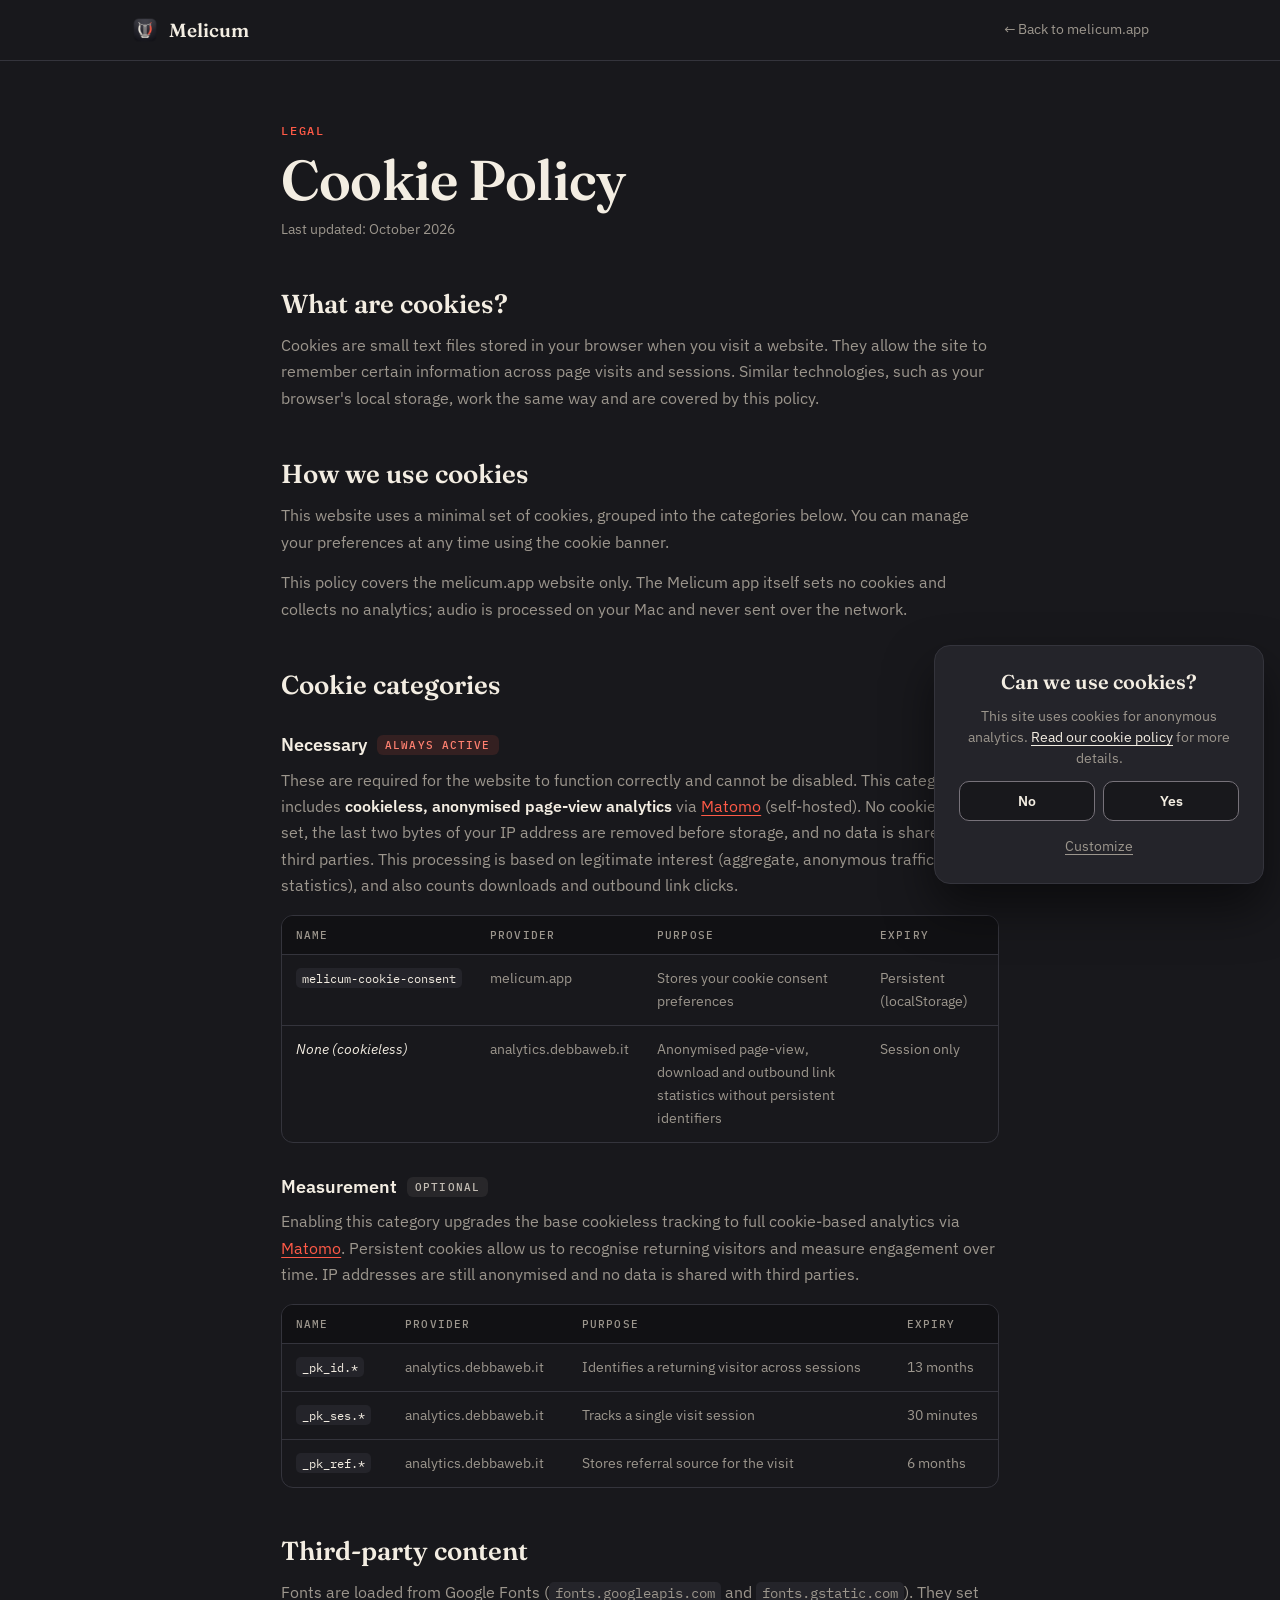
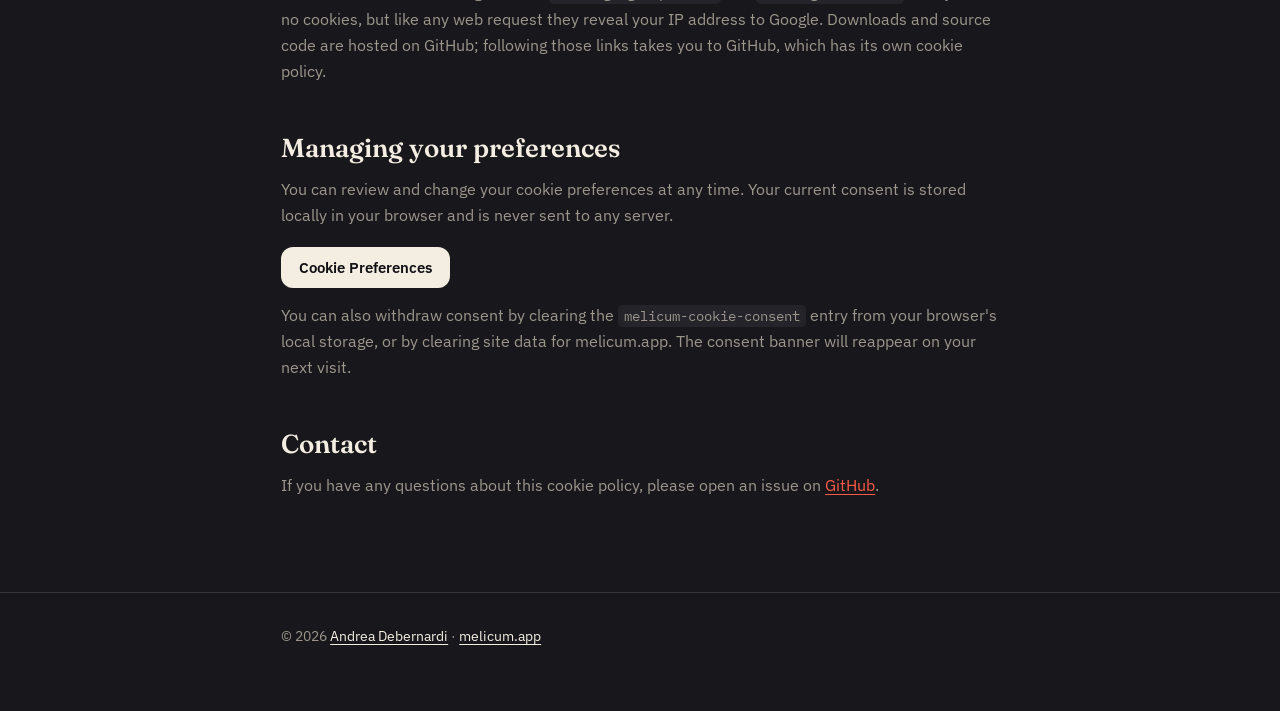
==== docs/cookie-policy/index.html @ feb66e43 "Add Matomo analytics with cookie consent and a cookie policy" ====
<!doctype html>
<html lang="en">
<head>
<meta charset="utf-8">
<meta name="viewport" content="width=device-width, initial-scale=1">
<title>Cookie Policy · Melicum</title>
<meta name="description" content="Learn how melicum.app uses cookies and anonymous analytics, and how you can control them.">
<meta name="robots" content="index, follow">
<link rel="canonical" href="https://melicum.app/cookie-policy/">
<meta property="og:type" content="website">
<meta property="og:site_name" content="Melicum">
<meta property="og:url" content="https://melicum.app/cookie-policy/">
<meta property="og:title" content="Cookie Policy · Melicum">
<meta property="og:description" content="Learn how melicum.app uses cookies and anonymous analytics, and how you can control them.">
<meta property="og:image" content="https://melicum.app/images/social-card.png">
<meta name="theme-color" content="#18181C">
<meta name="color-scheme" content="dark">
<link rel="icon" href="../favicon.ico" sizes="32x32">
<link rel="icon" href="../favicon.svg" type="image/svg+xml">
<link rel="apple-touch-icon" href="../apple-touch-icon.png">
<link rel="preconnect" href="https://fonts.googleapis.com">
<link rel="preconnect" href="https://fonts.gstatic.com" crossorigin>
<link rel="stylesheet" href="https://fonts.googleapis.com/css2?family=Fraunces:opsz,wght@9..144,500;9..144,600&family=IBM+Plex+Sans:wght@400;500;600&family=IBM+Plex+Mono:wght@400;500&display=swap">
<link rel="stylesheet" href="../consent.css">
<script src="../consent.js" defer></script>
<style>
/* Same tokens as the home page; a single reading column. */
:root {
  --bg: #18181C; --bg-deep: #111114; --panel: #24242A; --line: #34343C; --line-strong: #77727A;
  --cream: #F3EDE2; --muted: #9C968D; --red: #FF5A47; --red-deep: #DE3B29;
  --display: "Fraunces", Georgia, serif;
  --body: "IBM Plex Sans", -apple-system, "Helvetica Neue", sans-serif;
  --mono: "IBM Plex Mono", ui-monospace, Menlo, monospace;
  --gutter: max(16px, 4vw);
  color-scheme: dark;
}
* { box-sizing: border-box; }
body { margin: 0; background: var(--bg); color: var(--cream); font: 16px/1.65 var(--body); -webkit-font-smoothing: antialiased; }
a { color: var(--red); text-decoration-thickness: 1px; text-underline-offset: 3px; }
:focus-visible { outline: 2px solid var(--red); outline-offset: 3px; border-radius: 6px; }
code { font-family: var(--mono); font-size: .88em; background: var(--panel); padding: 2px 6px; border-radius: 5px; overflow-wrap: anywhere; }
.wrap { max-width: 820px; margin: 0 auto; padding-inline: var(--gutter); }
nav { border-bottom: 1px solid var(--line); }
nav .wrap { display: flex; align-items: center; justify-content: space-between; gap: 16px; height: 60px; max-width: 1120px; }
.brand { display: flex; align-items: center; gap: 10px; color: var(--cream); text-decoration: none; font: 600 19px var(--display); }
.brand img { width: 28px; height: 28px; }
nav .back { color: var(--muted); font-size: 14px; text-decoration: none; }
nav .back:hover { color: var(--cream); }
main { padding-block: 64px 80px; }
.eyebrow { font: 500 12px/1 var(--mono); letter-spacing: .14em; text-transform: uppercase; color: var(--red); }
h1 { margin: 14px 0 8px; font: 600 clamp(38px, 6vw, 56px)/1.05 var(--display); letter-spacing: -.01em; }
.updated { color: var(--muted); font-size: 14px; }
h2 { margin: 48px 0 12px; font: 600 26px/1.2 var(--display); }
h3 { display: flex; flex-wrap: wrap; align-items: center; gap: 10px; margin: 32px 0 10px; font: 600 18px/1.3 var(--body); }
p, ul { margin: 0 0 14px; color: var(--muted); }
p strong, li strong { color: var(--cream); font-weight: 600; }
.badge { padding: 3px 8px; border-radius: 6px; font: 500 11px var(--mono); letter-spacing: .1em; text-transform: uppercase; color: #C4BEB5; background: rgba(156,150,141,.12); }
.badge.required { color: #FF8070; background: rgba(255,90,71,.12); }
.table { margin: 16px 0 8px; overflow-x: auto; border: 1px solid var(--line); border-radius: 12px; }
table { width: 100%; border-collapse: collapse; font-size: 14px; }
th, td { padding: 12px 14px; text-align: left; vertical-align: top; border-bottom: 1px solid var(--line); }
th { font: 500 11px var(--mono); letter-spacing: .1em; text-transform: uppercase; color: var(--muted); background: var(--bg-deep); }
td { color: var(--muted); }
td:first-child { color: var(--cream); white-space: nowrap; }
tr:last-child td { border-bottom: 0; }
.manage { margin: 4px 0 14px; padding: 11px 18px; border: 0; border-radius: 12px; background: var(--cream); color: var(--bg-deep); font: 600 15px var(--body); cursor: pointer; }
.manage:hover { background: #FFFFFF; }
footer { padding-block: 32px 48px; border-top: 1px solid var(--line); color: var(--muted); font-size: 14px; }
footer a { color: var(--cream); }
@media (max-width: 620px) {
  main { padding-block: 40px 64px; }
  /* Tables become stacked cards so nothing scrolls sideways. */
  .table { overflow: visible; border: 0; }
  table, tbody, tr, td { display: block; }
  thead { position: absolute; width: 1px; height: 1px; overflow: hidden; clip: rect(0 0 0 0); }
  tr { margin-bottom: 10px; padding: 6px 0; background: var(--panel); border: 1px solid var(--line); border-radius: 12px; }
  td { display: grid; grid-template-columns: 84px minmax(0, 1fr); gap: 12px; padding: 6px 14px; border: 0; }
  td::before { content: attr(data-label); font: 500 11px/2 var(--mono); letter-spacing: .08em; text-transform: uppercase; color: var(--muted); }
  td:first-child { white-space: normal; }
}
@media (prefers-contrast: more) {
  :root { --muted: #CFC9C0; --line: #6B6670; --line-strong: #A49FA6; }
}
</style>
</head>
<body>

<header>
<nav aria-label="Main">
  <div class="wrap">
    <a class="brand" href="../"><img src="../images/melicum-icon.png" alt="">Melicum</a>
    <a class="back" href="../">← Back to melicum.app</a>
  </div>
</nav>
</header>

<main class="wrap">
  <div class="eyebrow">Legal</div>
  <h1>Cookie Policy</h1>
  <p class="updated">Last updated: October 2026</p>

  <h2>What are cookies?</h2>
  <p>Cookies are small text files stored in your browser when you visit a website. They allow the site to remember certain information across page visits and sessions. Similar technologies, such as your browser's local storage, work the same way and are covered by this policy.</p>

  <h2>How we use cookies</h2>
  <p>This website uses a minimal set of cookies, grouped into the categories below. You can manage your preferences at any time using the cookie banner.</p>
  <p>This policy covers the melicum.app website only. The Melicum app itself sets no cookies and collects no analytics; audio is processed on your Mac and never sent over the network.</p>

  <h2>Cookie categories</h2>

  <h3>Necessary <span class="badge required">Always active</span></h3>
  <p>These are required for the website to function correctly and cannot be disabled. This category also includes <strong>cookieless, anonymised page-view analytics</strong> via <a href="https://matomo.org">Matomo</a> (self-hosted). No cookies are set, the last two bytes of your IP address are removed before storage, and no data is shared with third parties. This processing is based on legitimate interest (aggregate, anonymous traffic statistics), and also counts downloads and outbound link clicks.</p>
  <div class="table">
    <table>
      <thead><tr><th scope="col">Name</th><th scope="col">Provider</th><th scope="col">Purpose</th><th scope="col">Expiry</th></tr></thead>
      <tbody>
        <tr><td data-label="Name"><code>melicum-cookie-consent</code></td><td data-label="Provider">melicum.app</td><td data-label="Purpose">Stores your cookie consent preferences</td><td data-label="Expiry">Persistent (localStorage)</td></tr>
        <tr><td data-label="Name"><em>None (cookieless)</em></td><td data-label="Provider">analytics.debbaweb.it</td><td data-label="Purpose">Anonymised page-view, download and outbound link statistics without persistent identifiers</td><td data-label="Expiry">Session only</td></tr>
      </tbody>
    </table>
  </div>

  <h3>Measurement <span class="badge">Optional</span></h3>
  <p>Enabling this category upgrades the base cookieless tracking to full cookie-based analytics via <a href="https://matomo.org">Matomo</a>. Persistent cookies allow us to recognise returning visitors and measure engagement over time. IP addresses are still anonymised and no data is shared with third parties.</p>
  <div class="table">
    <table>
      <thead><tr><th scope="col">Name</th><th scope="col">Provider</th><th scope="col">Purpose</th><th scope="col">Expiry</th></tr></thead>
      <tbody>
        <tr><td data-label="Name"><code>_pk_id.*</code></td><td data-label="Provider">analytics.debbaweb.it</td><td data-label="Purpose">Identifies a returning visitor across sessions</td><td data-label="Expiry">13 months</td></tr>
        <tr><td data-label="Name"><code>_pk_ses.*</code></td><td data-label="Provider">analytics.debbaweb.it</td><td data-label="Purpose">Tracks a single visit session</td><td data-label="Expiry">30 minutes</td></tr>
        <tr><td data-label="Name"><code>_pk_ref.*</code></td><td data-label="Provider">analytics.debbaweb.it</td><td data-label="Purpose">Stores referral source for the visit</td><td data-label="Expiry">6 months</td></tr>
      </tbody>
    </table>
  </div>

  <h2>Third-party content</h2>
  <p>Fonts are loaded from Google Fonts (<code>fonts.googleapis.com</code> and <code>fonts.gstatic.com</code>). They set no cookies, but like any web request they reveal your IP address to Google. Downloads and source code are hosted on GitHub; following those links takes you to GitHub, which has its own cookie policy.</p>

  <h2>Managing your preferences</h2>
  <p>You can review and change your cookie preferences at any time. Your current consent is stored locally in your browser and is never sent to any server.</p>
  <button class="manage" type="button" data-manage-cookies>Cookie Preferences</button>
  <p>You can also withdraw consent by clearing the <code>melicum-cookie-consent</code> entry from your browser's local storage, or by clearing site data for melicum.app. The consent banner will reappear on your next visit.</p>

  <h2>Contact</h2>
  <p>If you have any questions about this cookie policy, please open an issue on <a href="https://github.com/debba/melicum/issues">GitHub</a>.</p>
</main>

<footer>
  <div class="wrap">
    <p>© 2026 <a href="https://debbaweb.it">Andrea Debernardi</a> · <a href="../">melicum.app</a></p>
  </div>
</footer>

</body>
</html>
---- docs/consent.css ----
/* Cookie banner: a small graphite card in the corner, cream controls, the VU red as the "on" state. */
.consent { position: fixed; right: 16px; bottom: 16px; z-index: 30; display: grid; justify-items: center; gap: 12px; width: min(330px, calc(100% - 32px)); padding: 24px; border: 1px solid var(--line); border-radius: 16px; background: var(--panel); box-shadow: 0 24px 48px rgba(0,0,0,.5); color: var(--cream); text-align: center; }
.consent[hidden] { display: none; }
.consent-title { margin: 0; font: 600 20px/1.2 var(--display); }
.consent-text { margin: 0; color: var(--muted); font-size: 14px; line-height: 1.5; }
.consent-text a { color: var(--cream); }
.consent-prefs { display: none; justify-self: stretch; gap: 14px; margin-block: 6px; }
.consent-row { display: flex; align-items: center; justify-content: space-between; font-size: 15px; }
.consent-switch { position: relative; flex-shrink: 0; width: 38px; height: 22px; padding: 0; border: 0; border-radius: 999px; background: var(--line); cursor: pointer; transition: background-color .2s ease; }
.consent-switch::after { content: ""; position: absolute; top: 3px; left: 3px; width: 16px; height: 16px; border-radius: 50%; background: var(--cream); box-shadow: 0 1px 3px rgba(0,0,0,.4); transition: transform .2s ease; }
.consent-switch[aria-checked="true"] { background: var(--red-deep); }
.consent-switch[aria-checked="true"]::after { transform: translateX(16px); }
.consent-switch.locked { cursor: not-allowed; opacity: .6; }
.consent-actions { display: flex; justify-self: stretch; gap: 8px; }
.consent-btn { flex: 1; padding: 10px 14px; border: 1px solid var(--line-strong); border-radius: 10px; background: var(--bg); color: var(--cream); font: 600 14px var(--body); cursor: pointer; transition: border-color .15s ease; }
.consent-btn:hover { border-color: var(--cream); }
.consent-btn.save { display: none; border-color: transparent; background: var(--cream); color: var(--bg-deep); }
.consent-btn.save:hover { background: #FFFFFF; }
.consent.detailed .consent-text, .consent.detailed .no, .consent.detailed .yes { display: none; }
.consent.detailed .consent-prefs { display: grid; }
.consent.detailed .save { display: block; }
.consent-link { padding: 4px; border: 0; background: none; color: var(--muted); font: 14px var(--body); text-decoration: underline; text-underline-offset: 3px; cursor: pointer; }
.consent-link:hover { color: var(--cream); }
.manage-cookies { padding: 6px 0; border: 0; background: none; color: var(--cream); font: inherit; text-decoration: underline; text-decoration-thickness: 1px; text-underline-offset: 3px; cursor: pointer; }
@media (max-width: 620px) {
  .consent { right: 12px; bottom: 12px; width: calc(100% - 24px); padding: 20px; }
  .manage-cookies { padding: 10px 0; }
}
@media (prefers-reduced-motion: reduce) {
  .consent-switch, .consent-switch::after { transition: none; }
}
@media (forced-colors: active) {
  .consent, .consent-switch { border: 1px solid CanvasText; }
  .consent-switch[aria-checked="true"] { background: Highlight; }
}
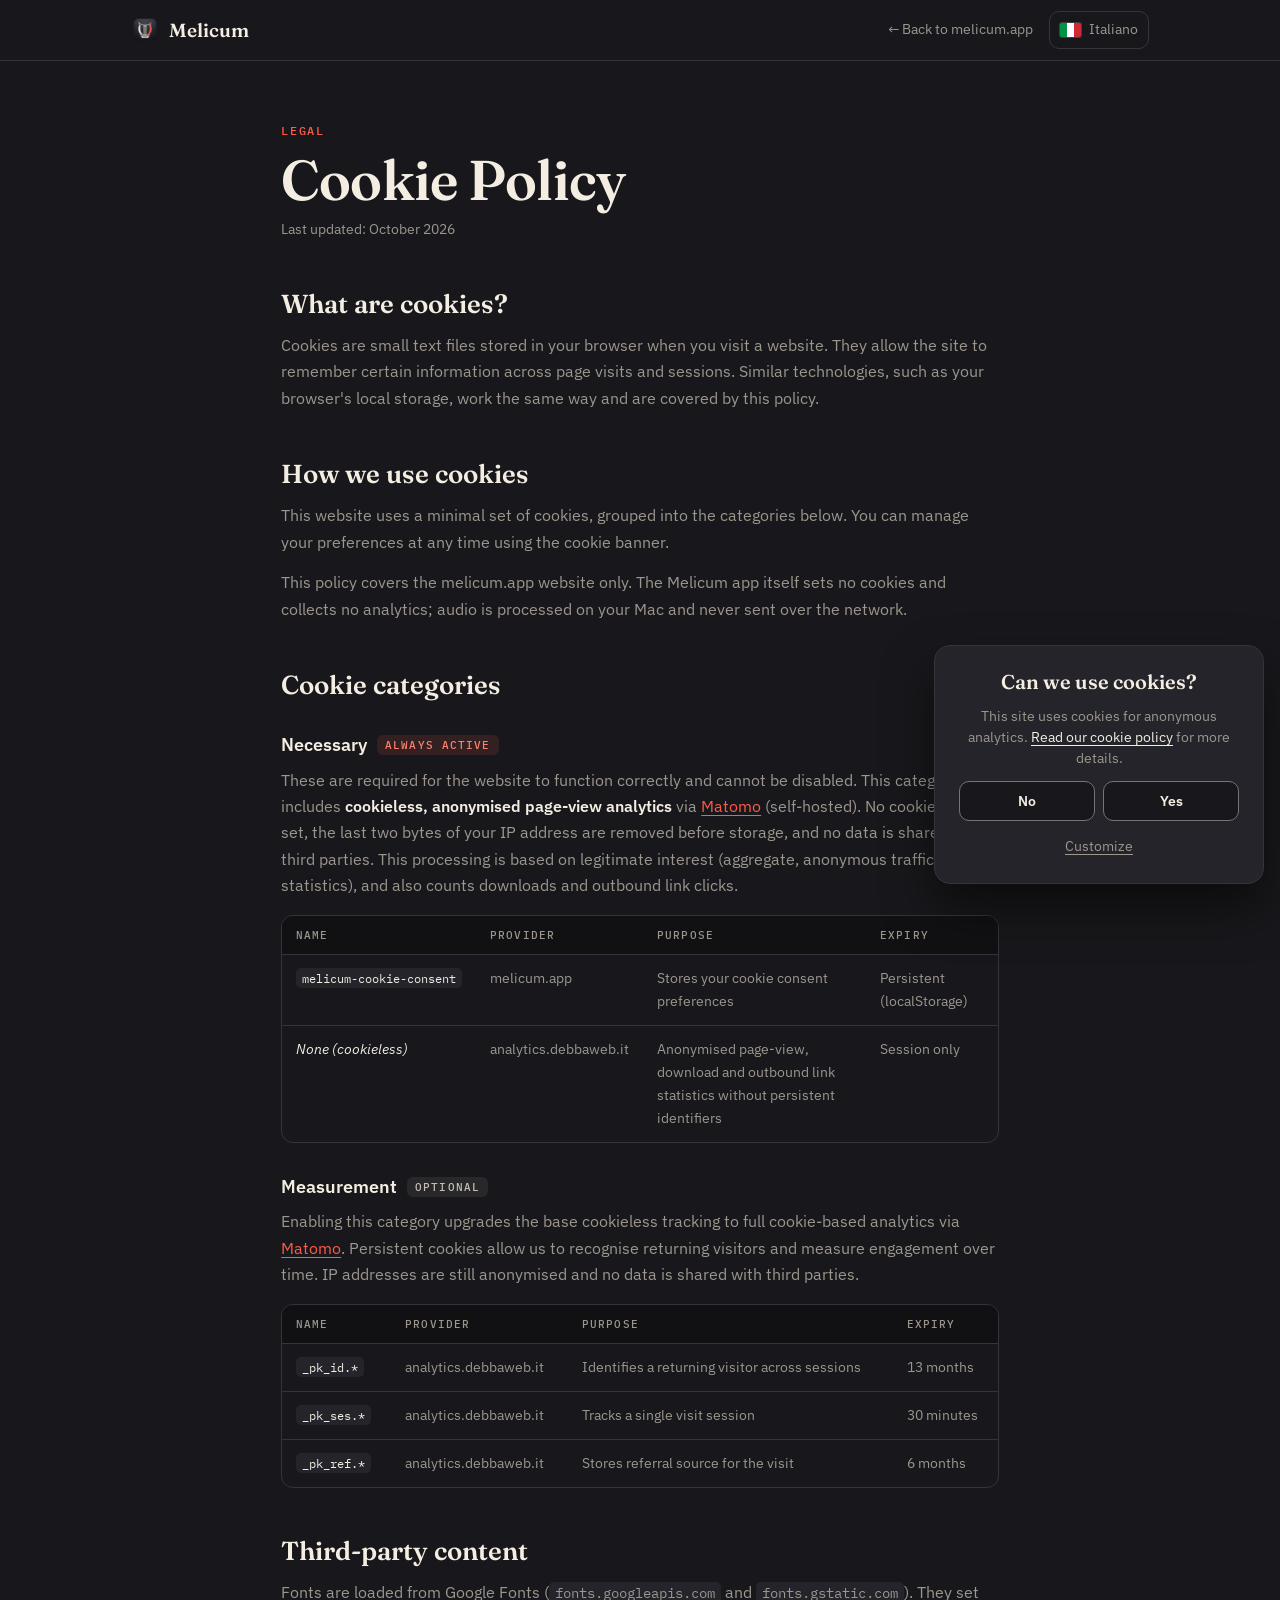
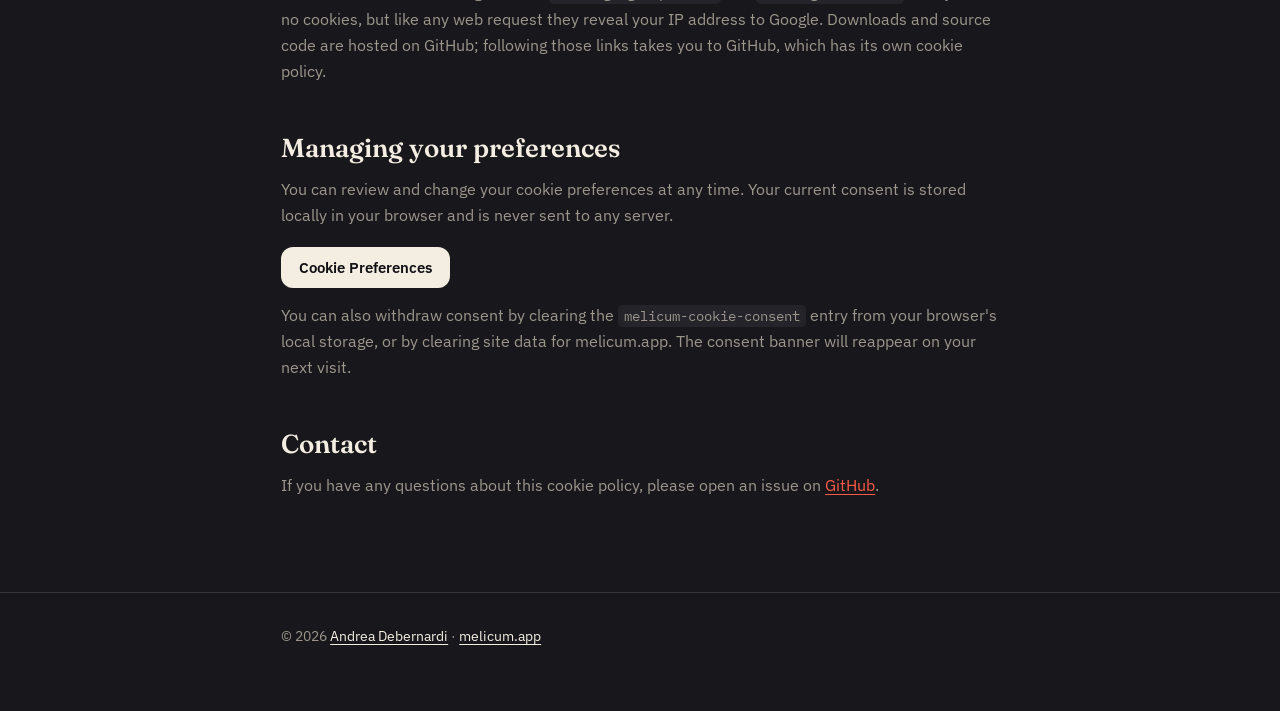
==== commit ab0ae1e1: "Add an Italian version of the website with a flag language switch" ====
--- a/docs/cookie-policy/index.html
+++ b/docs/cookie-policy/index.html
@@ -7,6 +7,9 @@
 <meta name="description" content="Learn how melicum.app uses cookies and anonymous analytics, and how you can control them.">
 <meta name="robots" content="index, follow">
 <link rel="canonical" href="https://melicum.app/cookie-policy/">
+<link rel="alternate" hreflang="en" href="https://melicum.app/cookie-policy/">
+<link rel="alternate" hreflang="it" href="https://melicum.app/it/cookie-policy/">
+<link rel="alternate" hreflang="x-default" href="https://melicum.app/cookie-policy/">
 <meta property="og:type" content="website">
 <meta property="og:site_name" content="Melicum">
 <meta property="og:url" content="https://melicum.app/cookie-policy/">
@@ -21,67 +24,9 @@
 <link rel="preconnect" href="https://fonts.googleapis.com">
 <link rel="preconnect" href="https://fonts.gstatic.com" crossorigin>
 <link rel="stylesheet" href="https://fonts.googleapis.com/css2?family=Fraunces:opsz,wght@9..144,500;9..144,600&family=IBM+Plex+Sans:wght@400;500;600&family=IBM+Plex+Mono:wght@400;500&display=swap">
+<link rel="stylesheet" href="../legal.css">
 <link rel="stylesheet" href="../consent.css">
 <script src="../consent.js" defer></script>
-<style>
-/* Same tokens as the home page; a single reading column. */
-:root {
-  --bg: #18181C; --bg-deep: #111114; --panel: #24242A; --line: #34343C; --line-strong: #77727A;
-  --cream: #F3EDE2; --muted: #9C968D; --red: #FF5A47; --red-deep: #DE3B29;
-  --display: "Fraunces", Georgia, serif;
-  --body: "IBM Plex Sans", -apple-system, "Helvetica Neue", sans-serif;
-  --mono: "IBM Plex Mono", ui-monospace, Menlo, monospace;
-  --gutter: max(16px, 4vw);
-  color-scheme: dark;
-}
-* { box-sizing: border-box; }
-body { margin: 0; background: var(--bg); color: var(--cream); font: 16px/1.65 var(--body); -webkit-font-smoothing: antialiased; }
-a { color: var(--red); text-decoration-thickness: 1px; text-underline-offset: 3px; }
-:focus-visible { outline: 2px solid var(--red); outline-offset: 3px; border-radius: 6px; }
-code { font-family: var(--mono); font-size: .88em; background: var(--panel); padding: 2px 6px; border-radius: 5px; overflow-wrap: anywhere; }
-.wrap { max-width: 820px; margin: 0 auto; padding-inline: var(--gutter); }
-nav { border-bottom: 1px solid var(--line); }
-nav .wrap { display: flex; align-items: center; justify-content: space-between; gap: 16px; height: 60px; max-width: 1120px; }
-.brand { display: flex; align-items: center; gap: 10px; color: var(--cream); text-decoration: none; font: 600 19px var(--display); }
-.brand img { width: 28px; height: 28px; }
-nav .back { color: var(--muted); font-size: 14px; text-decoration: none; }
-nav .back:hover { color: var(--cream); }
-main { padding-block: 64px 80px; }
-.eyebrow { font: 500 12px/1 var(--mono); letter-spacing: .14em; text-transform: uppercase; color: var(--red); }
-h1 { margin: 14px 0 8px; font: 600 clamp(38px, 6vw, 56px)/1.05 var(--display); letter-spacing: -.01em; }
-.updated { color: var(--muted); font-size: 14px; }
-h2 { margin: 48px 0 12px; font: 600 26px/1.2 var(--display); }
-h3 { display: flex; flex-wrap: wrap; align-items: center; gap: 10px; margin: 32px 0 10px; font: 600 18px/1.3 var(--body); }
-p, ul { margin: 0 0 14px; color: var(--muted); }
-p strong, li strong { color: var(--cream); font-weight: 600; }
-.badge { padding: 3px 8px; border-radius: 6px; font: 500 11px var(--mono); letter-spacing: .1em; text-transform: uppercase; color: #C4BEB5; background: rgba(156,150,141,.12); }
-.badge.required { color: #FF8070; background: rgba(255,90,71,.12); }
-.table { margin: 16px 0 8px; overflow-x: auto; border: 1px solid var(--line); border-radius: 12px; }
-table { width: 100%; border-collapse: collapse; font-size: 14px; }
-th, td { padding: 12px 14px; text-align: left; vertical-align: top; border-bottom: 1px solid var(--line); }
-th { font: 500 11px var(--mono); letter-spacing: .1em; text-transform: uppercase; color: var(--muted); background: var(--bg-deep); }
-td { color: var(--muted); }
-td:first-child { color: var(--cream); white-space: nowrap; }
-tr:last-child td { border-bottom: 0; }
-.manage { margin: 4px 0 14px; padding: 11px 18px; border: 0; border-radius: 12px; background: var(--cream); color: var(--bg-deep); font: 600 15px var(--body); cursor: pointer; }
-.manage:hover { background: #FFFFFF; }
-footer { padding-block: 32px 48px; border-top: 1px solid var(--line); color: var(--muted); font-size: 14px; }
-footer a { color: var(--cream); }
-@media (max-width: 620px) {
-  main { padding-block: 40px 64px; }
-  /* Tables become stacked cards so nothing scrolls sideways. */
-  .table { overflow: visible; border: 0; }
-  table, tbody, tr, td { display: block; }
-  thead { position: absolute; width: 1px; height: 1px; overflow: hidden; clip: rect(0 0 0 0); }
-  tr { margin-bottom: 10px; padding: 6px 0; background: var(--panel); border: 1px solid var(--line); border-radius: 12px; }
-  td { display: grid; grid-template-columns: 84px minmax(0, 1fr); gap: 12px; padding: 6px 14px; border: 0; }
-  td::before { content: attr(data-label); font: 500 11px/2 var(--mono); letter-spacing: .08em; text-transform: uppercase; color: var(--muted); }
-  td:first-child { white-space: normal; }
-}
-@media (prefers-contrast: more) {
-  :root { --muted: #CFC9C0; --line: #6B6670; --line-strong: #A49FA6; }
-}
-</style>
 </head>
 <body>
 
@@ -89,7 +34,8 @@
 <nav aria-label="Main">
   <div class="wrap">
     <a class="brand" href="../"><img src="../images/melicum-icon.png" alt="">Melicum</a>
-    <a class="back" href="../">← Back to melicum.app</a>
+    <a class="back" href="../">←<span class="long"> Back to melicum.app</span></a>
+    <a class="lang" href="../it/cookie-policy/" hreflang="it" lang="it" title="Leggi in italiano"><svg viewBox="0 0 3 2" aria-hidden="true"><path fill="#009246" d="M0 0h1v2H0z"/><path fill="#FFFFFF" d="M1 0h1v2H1z"/><path fill="#CE2B37" d="M2 0h1v2H2z"/></svg><span class="sr-only">Leggi in </span><span class="name">Italiano</span></a>
   </div>
 </nav>
 </header>
--- a/docs/legal.css
+++ b/docs/legal.css
@@ -0,0 +1,63 @@
+/* Legal pages: same tokens as the home page, a single reading column. */
+:root {
+  --bg: #18181C; --bg-deep: #111114; --panel: #24242A; --line: #34343C; --line-strong: #77727A;
+  --cream: #F3EDE2; --muted: #9C968D; --red: #FF5A47; --red-deep: #DE3B29;
+  --display: "Fraunces", Georgia, serif;
+  --body: "IBM Plex Sans", -apple-system, "Helvetica Neue", sans-serif;
+  --mono: "IBM Plex Mono", ui-monospace, Menlo, monospace;
+  --gutter: max(16px, 4vw);
+  color-scheme: dark;
+}
+* { box-sizing: border-box; }
+body { margin: 0; background: var(--bg); color: var(--cream); font: 16px/1.65 var(--body); -webkit-font-smoothing: antialiased; }
+a { color: var(--red); text-decoration-thickness: 1px; text-underline-offset: 3px; }
+:focus-visible { outline: 2px solid var(--red); outline-offset: 3px; border-radius: 6px; }
+code { font-family: var(--mono); font-size: .88em; background: var(--panel); padding: 2px 6px; border-radius: 5px; overflow-wrap: anywhere; }
+.wrap { max-width: 820px; margin: 0 auto; padding-inline: var(--gutter); }
+nav { border-bottom: 1px solid var(--line); }
+nav .wrap { display: flex; align-items: center; gap: 16px; height: 60px; max-width: 1120px; }
+.brand { display: flex; align-items: center; gap: 10px; color: var(--cream); text-decoration: none; font: 600 19px var(--display); }
+.brand img { width: 28px; height: 28px; }
+nav .back { margin-left: auto; color: var(--muted); font-size: 14px; text-decoration: none; }
+nav .back:hover { color: var(--cream); }
+.lang { display: inline-flex; align-items: center; gap: 8px; padding: 6px 10px; border: 1px solid var(--line); border-radius: 10px; color: var(--muted); font-size: 14px; text-decoration: none; white-space: nowrap; }
+.lang:hover { border-color: var(--line-strong); color: var(--cream); }
+.lang svg { width: 21px; height: 14px; flex-shrink: 0; border-radius: 2px; box-shadow: 0 0 0 1px rgba(243,237,226,.18); }
+.sr-only { position: absolute; width: 1px; height: 1px; padding: 0; margin: -1px; overflow: hidden; clip: rect(0 0 0 0); white-space: nowrap; border: 0; }
+main { padding-block: 64px 80px; }
+.eyebrow { font: 500 12px/1 var(--mono); letter-spacing: .14em; text-transform: uppercase; color: var(--red); }
+h1 { margin: 14px 0 8px; font: 600 clamp(38px, 6vw, 56px)/1.05 var(--display); letter-spacing: -.01em; }
+.updated { color: var(--muted); font-size: 14px; }
+h2 { margin: 48px 0 12px; font: 600 26px/1.2 var(--display); }
+h3 { display: flex; flex-wrap: wrap; align-items: center; gap: 10px; margin: 32px 0 10px; font: 600 18px/1.3 var(--body); }
+p, ul { margin: 0 0 14px; color: var(--muted); }
+p strong, li strong { color: var(--cream); font-weight: 600; }
+.badge { padding: 3px 8px; border-radius: 6px; font: 500 11px var(--mono); letter-spacing: .1em; text-transform: uppercase; color: #C4BEB5; background: rgba(156,150,141,.12); }
+.badge.required { color: #FF8070; background: rgba(255,90,71,.12); }
+.table { margin: 16px 0 8px; overflow-x: auto; border: 1px solid var(--line); border-radius: 12px; }
+table { width: 100%; border-collapse: collapse; font-size: 14px; }
+th, td { padding: 12px 14px; text-align: left; vertical-align: top; border-bottom: 1px solid var(--line); }
+th { font: 500 11px var(--mono); letter-spacing: .1em; text-transform: uppercase; color: var(--muted); background: var(--bg-deep); }
+td { color: var(--muted); }
+td:first-child { color: var(--cream); white-space: nowrap; }
+tr:last-child td { border-bottom: 0; }
+.manage { margin: 4px 0 14px; padding: 11px 18px; border: 0; border-radius: 12px; background: var(--cream); color: var(--bg-deep); font: 600 15px var(--body); cursor: pointer; }
+.manage:hover { background: #FFFFFF; }
+footer { padding-block: 32px 48px; border-top: 1px solid var(--line); color: var(--muted); font-size: 14px; }
+footer a { color: var(--cream); }
+@media (max-width: 620px) {
+  nav .back .long { position: absolute; width: 1px; height: 1px; overflow: hidden; clip: rect(0 0 0 0); white-space: nowrap; }
+  nav .back { padding: 8px 4px; font-size: 18px; }
+  main { padding-block: 40px 64px; }
+  /* Tables become stacked cards so nothing scrolls sideways. */
+  .table { overflow: visible; border: 0; }
+  table, tbody, tr, td { display: block; }
+  thead { position: absolute; width: 1px; height: 1px; overflow: hidden; clip: rect(0 0 0 0); }
+  tr { margin-bottom: 10px; padding: 6px 0; background: var(--panel); border: 1px solid var(--line); border-radius: 12px; }
+  td { display: grid; grid-template-columns: 84px minmax(0, 1fr); gap: 12px; padding: 6px 14px; border: 0; }
+  td::before { content: attr(data-label); font: 500 11px/2 var(--mono); letter-spacing: .08em; text-transform: uppercase; color: var(--muted); }
+  td:first-child { white-space: normal; }
+}
+@media (prefers-contrast: more) {
+  :root { --muted: #CFC9C0; --line: #6B6670; --line-strong: #A49FA6; }
+}
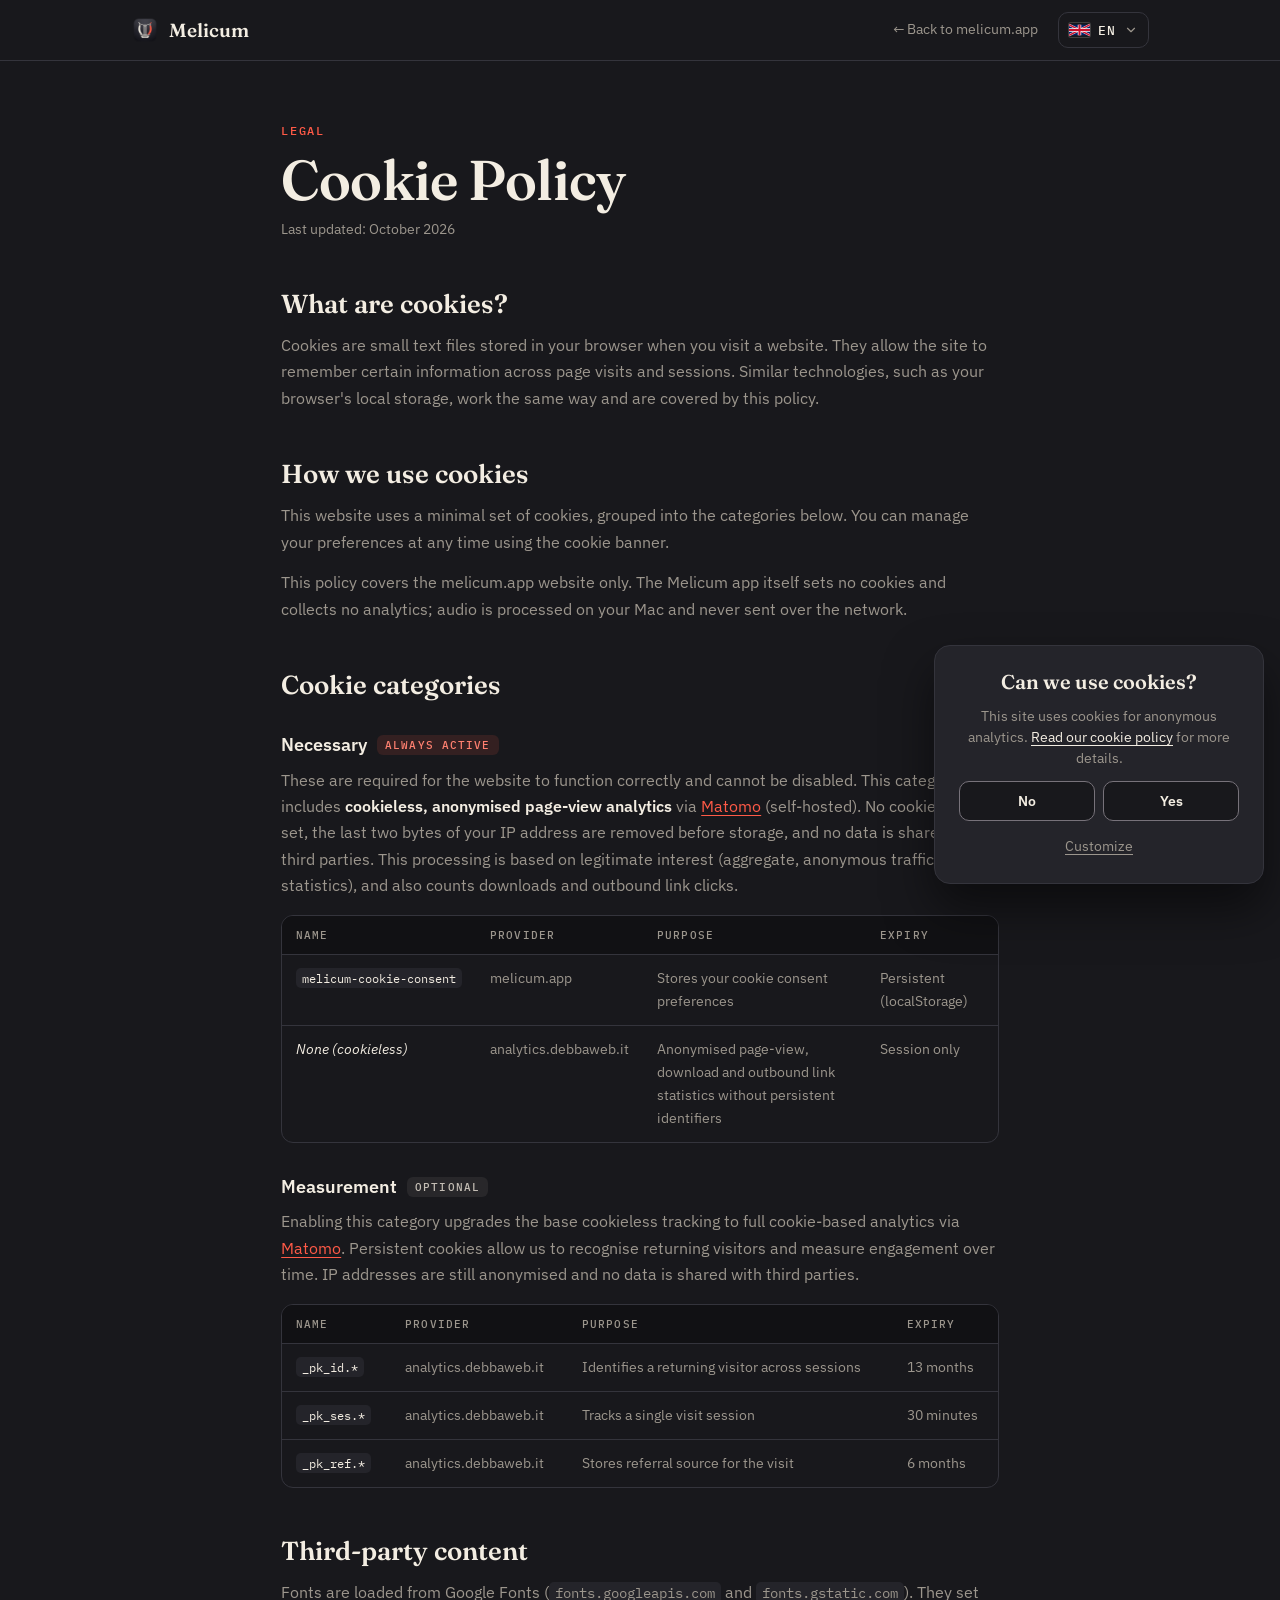
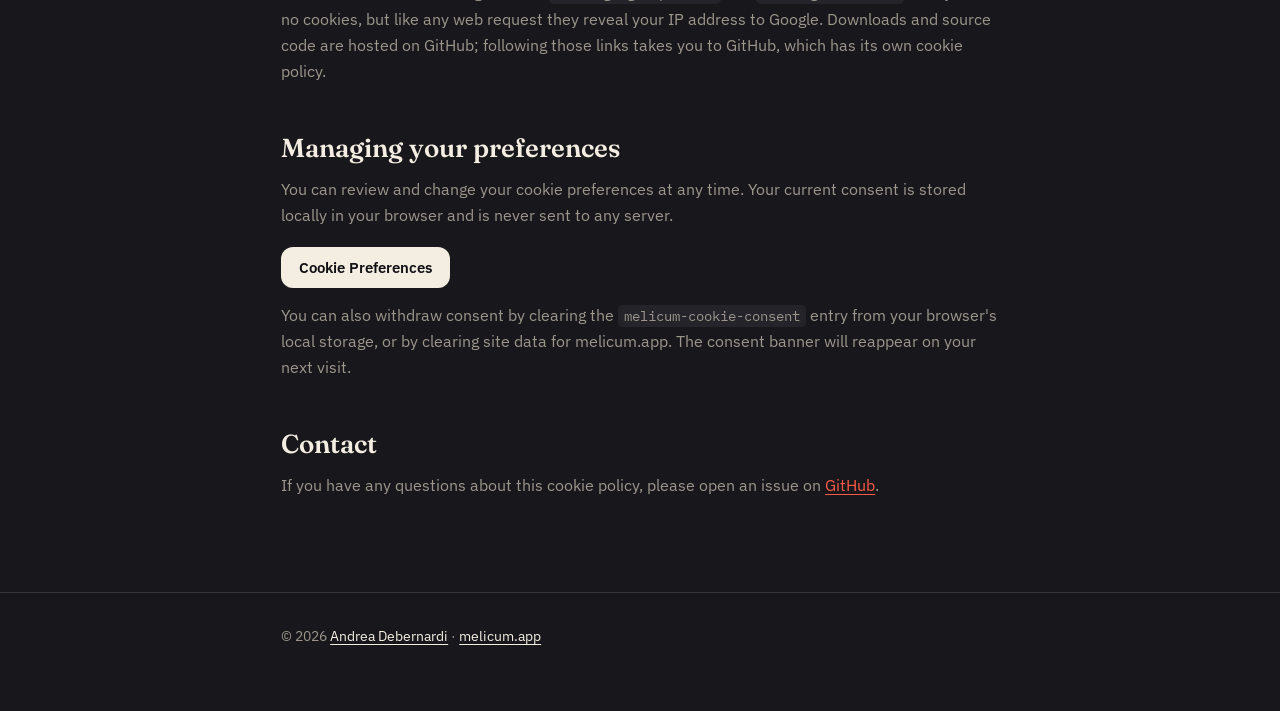
==== commit 7f4ffb1d: "Replace the flag link with a language selector and trim the menu" ====
--- a/docs/cookie-policy/index.html
+++ b/docs/cookie-policy/index.html
@@ -25,17 +25,26 @@
 <link rel="preconnect" href="https://fonts.gstatic.com" crossorigin>
 <link rel="stylesheet" href="https://fonts.googleapis.com/css2?family=Fraunces:opsz,wght@9..144,500;9..144,600&family=IBM+Plex+Sans:wght@400;500;600&family=IBM+Plex+Mono:wght@400;500&display=swap">
 <link rel="stylesheet" href="../legal.css">
+<link rel="stylesheet" href="../lang.css">
 <link rel="stylesheet" href="../consent.css">
 <script src="../consent.js" defer></script>
+<script src="../lang.js" defer></script>
 </head>
 <body>
+<svg class="sprite" aria-hidden="true" style="display: none;"><symbol id="flag-en" viewBox="0 0 60 30"><clipPath id="uk-s"><path d="M0 0v30h60V0z"/></clipPath><clipPath id="uk-t"><path d="M30 15h30v15zv15H0zH0V0zV0h30z"/></clipPath><g clip-path="url(#uk-s)"><path d="M0 0v30h60V0z" fill="#012169"/><path d="m0 0 60 30m0-30L0 30" stroke="#FFFFFF" stroke-width="6"/><path d="m0 0 60 30m0-30L0 30" clip-path="url(#uk-t)" stroke="#C8102E" stroke-width="4"/><path d="M30 0v30M0 15h60" stroke="#FFFFFF" stroke-width="10"/><path d="M30 0v30M0 15h60" stroke="#C8102E" stroke-width="6"/></g></symbol><symbol id="flag-it" viewBox="0 0 3 2"><path fill="#009246" d="M0 0h1v2H0z"/><path fill="#FFFFFF" d="M1 0h1v2H1z"/><path fill="#CE2B37" d="M2 0h1v2H2z"/></symbol></svg>
 
 <header>
 <nav aria-label="Main">
   <div class="wrap">
     <a class="brand" href="../"><img src="../images/melicum-icon.png" alt="">Melicum</a>
     <a class="back" href="../">←<span class="long"> Back to melicum.app</span></a>
-    <a class="lang" href="../it/cookie-policy/" hreflang="it" lang="it" title="Leggi in italiano"><svg viewBox="0 0 3 2" aria-hidden="true"><path fill="#009246" d="M0 0h1v2H0z"/><path fill="#FFFFFF" d="M1 0h1v2H1z"/><path fill="#CE2B37" d="M2 0h1v2H2z"/></svg><span class="sr-only">Leggi in </span><span class="name">Italiano</span></a>
+    <details class="lang">
+      <summary><svg class="flag" aria-hidden="true"><use href="#flag-en"/></svg>EN<span class="sr-only">, language: English</span><svg class="chevron" viewBox="0 0 24 24" fill="none" stroke="currentColor" stroke-width="2" stroke-linecap="round" stroke-linejoin="round" aria-hidden="true"><path d="m6 9 6 6 6-6"/></svg></summary>
+      <ul class="lang-menu">
+        <li><a href="./" hreflang="en" lang="en" aria-current="page"><svg class="flag" aria-hidden="true"><use href="#flag-en"/></svg>English<svg class="check" viewBox="0 0 24 24" fill="none" stroke="currentColor" stroke-width="2.2" stroke-linecap="round" stroke-linejoin="round" aria-hidden="true"><path d="m5 12.5 4.5 4.5L19 7.5"/></svg></a></li>
+        <li><a href="../it/cookie-policy/" hreflang="it" lang="it"><svg class="flag" aria-hidden="true"><use href="#flag-it"/></svg>Italiano<svg class="check" viewBox="0 0 24 24" fill="none" stroke="currentColor" stroke-width="2.2" stroke-linecap="round" stroke-linejoin="round" aria-hidden="true"><path d="m5 12.5 4.5 4.5L19 7.5"/></svg></a></li>
+      </ul>
+    </details>
   </div>
 </nav>
 </header>
--- a/docs/legal.css
+++ b/docs/legal.css
@@ -18,11 +18,8 @@
 nav .wrap { display: flex; align-items: center; gap: 16px; height: 60px; max-width: 1120px; }
 .brand { display: flex; align-items: center; gap: 10px; color: var(--cream); text-decoration: none; font: 600 19px var(--display); }
 .brand img { width: 28px; height: 28px; }
-nav .back { margin-left: auto; color: var(--muted); font-size: 14px; text-decoration: none; }
+nav .back { margin-left: auto; margin-right: 4px; color: var(--muted); font-size: 14px; text-decoration: none; }
 nav .back:hover { color: var(--cream); }
-.lang { display: inline-flex; align-items: center; gap: 8px; padding: 6px 10px; border: 1px solid var(--line); border-radius: 10px; color: var(--muted); font-size: 14px; text-decoration: none; white-space: nowrap; }
-.lang:hover { border-color: var(--line-strong); color: var(--cream); }
-.lang svg { width: 21px; height: 14px; flex-shrink: 0; border-radius: 2px; box-shadow: 0 0 0 1px rgba(243,237,226,.18); }
 .sr-only { position: absolute; width: 1px; height: 1px; padding: 0; margin: -1px; overflow: hidden; clip: rect(0 0 0 0); white-space: nowrap; border: 0; }
 main { padding-block: 64px 80px; }
 .eyebrow { font: 500 12px/1 var(--mono); letter-spacing: .14em; text-transform: uppercase; color: var(--red); }
--- a/docs/lang.css
+++ b/docs/lang.css
@@ -0,0 +1,23 @@
+/* Language selector: a native disclosure with the current language's flag and code; the list opens below it. */
+.lang { position: relative; flex-shrink: 0; }
+.lang summary { display: inline-flex; align-items: center; gap: 8px; height: 36px; padding: 0 10px; border: 1px solid var(--line); border-radius: 10px; color: var(--cream); font: 500 13px var(--mono); letter-spacing: .06em; list-style: none; cursor: pointer; user-select: none; -webkit-user-select: none; transition: border-color .15s ease; }
+.lang summary::-webkit-details-marker { display: none; }
+.lang summary:hover, .lang[open] summary { border-color: var(--line-strong); }
+.lang .chevron { width: 14px; height: 14px; color: var(--muted); transition: transform .15s ease; }
+.lang[open] .chevron { transform: rotate(180deg); }
+.flag { width: 21px; height: 14px; flex-shrink: 0; border-radius: 2px; box-shadow: 0 0 0 1px rgba(243,237,226,.18); }
+.lang-menu { position: absolute; top: calc(100% + 8px); right: 0; z-index: 15; display: grid; gap: 2px; min-width: 190px; margin: 0; padding: 6px; list-style: none; border: 1px solid var(--line); border-radius: 12px; background: var(--panel); box-shadow: 0 16px 40px rgba(0,0,0,.45); }
+.lang-menu a { display: flex; align-items: center; gap: 12px; min-height: 44px; padding: 0 12px; border-radius: 8px; color: var(--cream); font: 15px var(--body); text-decoration: none; }
+.lang-menu a:hover { background: var(--bg); }
+.lang-menu .check { width: 16px; height: 16px; margin-left: auto; color: var(--red); }
+.lang-menu a:not([aria-current]) .check { visibility: hidden; }
+@media (max-width: 860px) {
+  .js .lang summary { height: 44px; padding-inline: 12px; border-radius: 12px; background: var(--panel); }
+}
+@media (prefers-reduced-motion: reduce) {
+  .lang .chevron { transition: none; }
+}
+@media (forced-colors: active) {
+  .lang summary, .lang-menu { border: 1px solid CanvasText; }
+  .lang-menu a[aria-current] { outline: 1px solid CanvasText; }
+}
